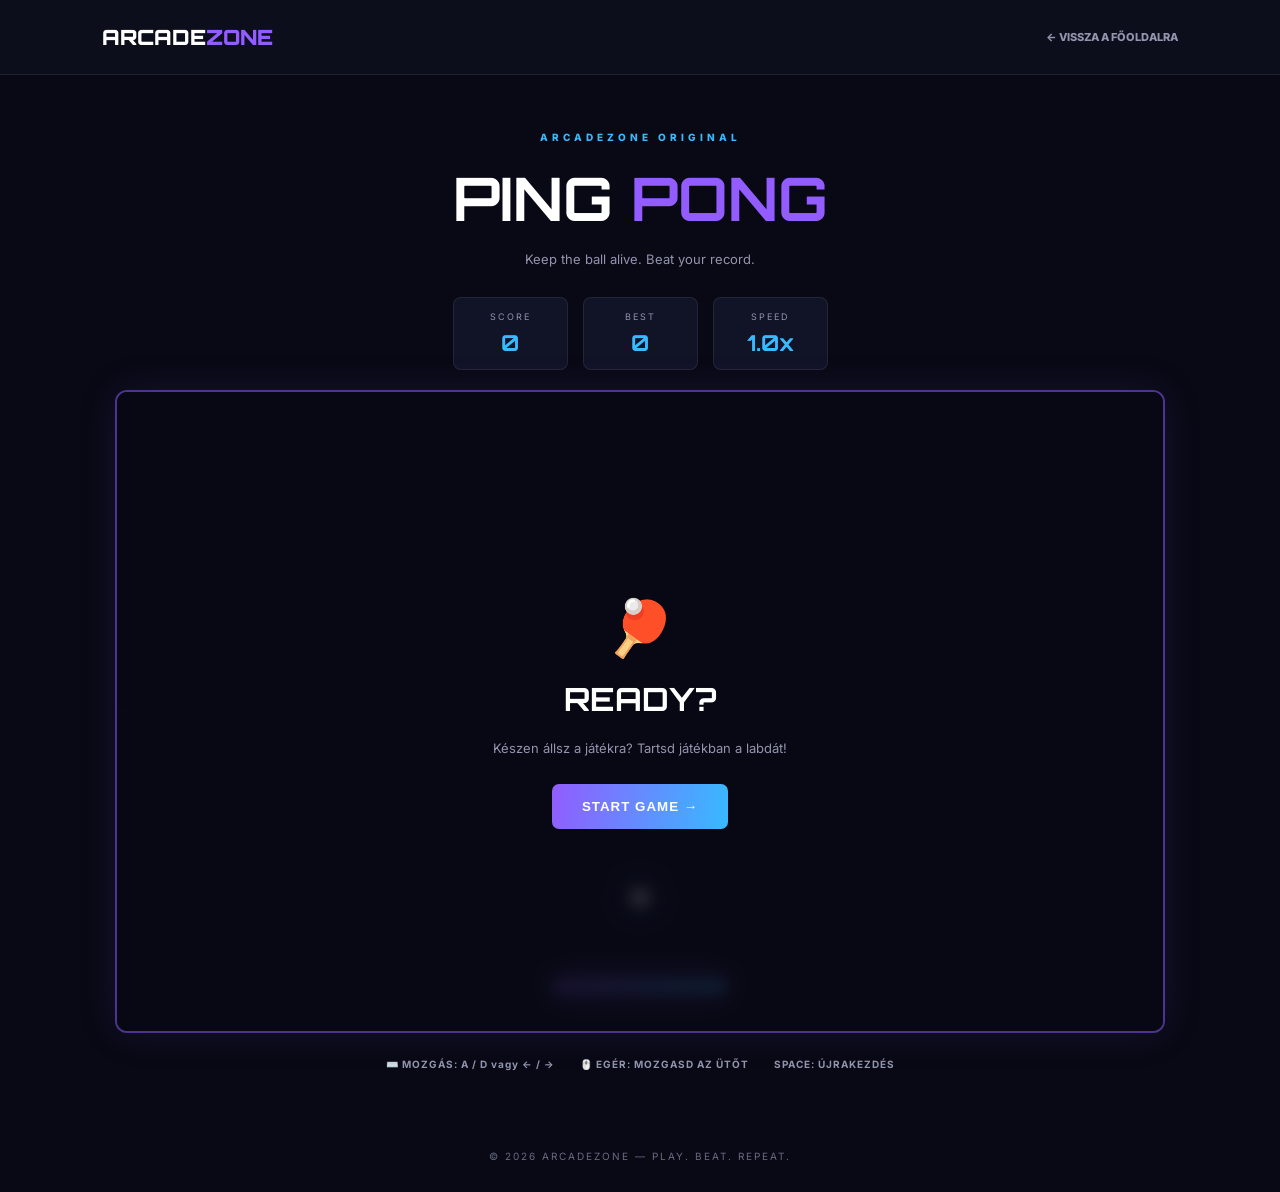
==== games/pingpong/index.html @ e3f9beb8 "Add files via upload" ====
<!DOCTYPE html>
<html lang="hu">
<head>
    <meta charset="UTF-8">
    <meta name="viewport" content="width=device-width, initial-scale=1.0">

    <title>Ping Pong | ArcadeZone</title>

    <link rel="stylesheet" href="style.css">
</head>

<body>

    <header class="topbar">
        <a href="../../index.html" class="logo">
            ARCADE<span>ZONE</span>
        </a>

        <a href="../../index.html" class="back-button">
            ← VISSZA A FŐOLDALRA
        </a>
    </header>

    <main class="game-container">

        <div class="game-heading">
            <span class="eyebrow">ARCADEZONE ORIGINAL</span>
            <h1>PING <span>PONG</span></h1>
            <p>Keep the ball alive. Beat your record.</p>
        </div>

        <div class="scoreboard">
            <div class="score-box">
                <span>SCORE</span>
                <strong id="score">0</strong>
            </div>

            <div class="score-box">
                <span>BEST</span>
                <strong id="best">0</strong>
            </div>

            <div class="score-box">
                <span>SPEED</span>
                <strong id="speed">1.0x</strong>
            </div>
        </div>

        <div class="game-wrapper">

            <canvas id="gameCanvas" width="900" height="550"></canvas>

            <div class="game-overlay" id="overlay">

                <div class="overlay-content">

                    <span class="overlay-icon" id="overlayIcon">🏓</span>

                    <h2 id="overlayTitle">READY?</h2>

                    <p id="overlayText">
                        Készen állsz a játékra?
                        Tartsd játékban a labdát!
                    </p>

                    <button id="startButton">
                        START GAME →
                    </button>

                </div>

            </div>

        </div>

        <div class="controls">
            <span>⌨️ MOZGÁS: A / D vagy ← / →</span>
            <span>🖱️ EGÉR: MOZGASD AZ ÜTŐT</span>
            <span>SPACE: ÚJRAKEZDÉS</span>
        </div>

    </main>

    <footer>
        © 2026 ARCADEZONE — PLAY. BEAT. REPEAT.
    </footer>

    <script src="game.js"></script>

</body>
</html>
---- games/pingpong/style.css ----
@import url('https://fonts.googleapis.com/css2?family=Orbitron:wght@400;600;700;800;900&family=Inter:wght@400;600;700;800&display=swap');

* {
    margin: 0;
    padding: 0;
    box-sizing: border-box;
}

body {
    min-height: 100vh;
    background: #080914;
    color: white;
    font-family: 'Inter', sans-serif;
    display: flex;
    flex-direction: column;
}

.topbar {
    height: 75px;
    padding: 0 8%;
    display: flex;
    justify-content: space-between;
    align-items: center;
    border-bottom: 1px solid rgba(255,255,255,0.08);
    background: #0c0e1c;
}

.logo {
    color: white;
    font-family: 'Orbitron', sans-serif;
    font-weight: 900;
    font-size: 21px;
    text-decoration: none;
}

.logo span {
    color: #925cff;
}

.back-button {
    color: #9295ad;
    text-decoration: none;
    font-size: 11px;
    font-weight: 800;
    transition: 0.3s;
}

.back-button:hover {
    color: #37baff;
}

.game-container {
    width: 92%;
    max-width: 1050px;
    margin: 50px auto;
}

.game-heading {
    text-align: center;
    margin-bottom: 30px;
}

.eyebrow {
    color: #37baff;
    font-size: 10px;
    font-weight: 800;
    letter-spacing: 4px;
}

.game-heading h1 {
    font-family: 'Orbitron', sans-serif;
    font-size: clamp(35px, 6vw, 60px);
    margin: 15px 0;
}

.game-heading h1 span {
    color: #925cff;
}

.game-heading p {
    color: #9295ad;
    font-size: 13px;
}

.scoreboard {
    display: flex;
    justify-content: center;
    gap: 15px;
    margin-bottom: 20px;
}

.score-box {
    min-width: 115px;
    padding: 13px 20px;
    text-align: center;
    background: #111326;
    border: 1px solid rgba(255,255,255,0.08);
    border-radius: 8px;
}

.score-box span {
    display: block;
    color: #9295ad;
    font-size: 9px;
    letter-spacing: 2px;
    margin-bottom: 7px;
}

.score-box strong {
    font-family: 'Orbitron', sans-serif;
    font-size: 22px;
    color: #37baff;
}

.game-wrapper {
    width: 100%;
    position: relative;
    overflow: hidden;
    background: #0b0d1d;
    border: 2px solid rgba(146,92,255,0.5);
    border-radius: 12px;
    box-shadow: 0 0 40px rgba(146,92,255,0.12);
}

canvas {
    display: block;
    width: 100%;
    height: auto;
    touch-action: none;
}

.game-overlay {
    position: absolute;
    inset: 0;
    display: flex;
    justify-content: center;
    align-items: center;
    text-align: center;
    background: rgba(8,9,20,0.88);
    backdrop-filter: blur(7px);
}

.game-overlay.hidden {
    display: none;
}

.overlay-content {
    padding: 20px;
}

.overlay-icon {
    font-size: 55px;
}

.overlay-content h2 {
    font-family: 'Orbitron', sans-serif;
    font-size: 32px;
    margin: 18px 0;
}

.overlay-content p {
    color: #9295ad;
    font-size: 13px;
    line-height: 1.7;
    margin-bottom: 25px;
}

.overlay-content button {
    padding: 15px 30px;
    border: none;
    border-radius: 7px;
    background: linear-gradient(100deg, #925cff, #37baff);
    color: white;
    font-weight: 900;
    letter-spacing: 1px;
    cursor: pointer;
    transition: 0.3s;
}

.overlay-content button:hover {
    transform: translateY(-4px);
    box-shadow: 0 0 25px rgba(146,92,255,0.5);
}

.controls {
    display: flex;
    justify-content: center;
    flex-wrap: wrap;
    gap: 25px;
    margin-top: 25px;
    color: #9295ad;
    font-size: 10px;
    font-weight: 700;
    letter-spacing: 1px;
}

footer {
    margin-top: auto;
    padding: 30px;
    text-align: center;
    color: #686b83;
    font-size: 10px;
    letter-spacing: 2px;
}

@media(max-width: 600px) {
    .topbar {
        padding: 0 5%;
    }

    .logo {
        font-size: 16px;
    }

    .back-button {
        font-size: 9px;
    }

    .game-container {
        margin: 35px auto;
    }

    .scoreboard {
        gap: 7px;
    }

    .score-box {
        min-width: 0;
        flex: 1;
        padding: 12px 5px;
    }

    .score-box strong {
        font-size: 17px;
    }

    .controls {
        gap: 12px;
        font-size: 9px;
    }

    .overlay-content h2 {
        font-size: 24px;
    }

    .overlay-icon {
        font-size: 38px;
    }
}
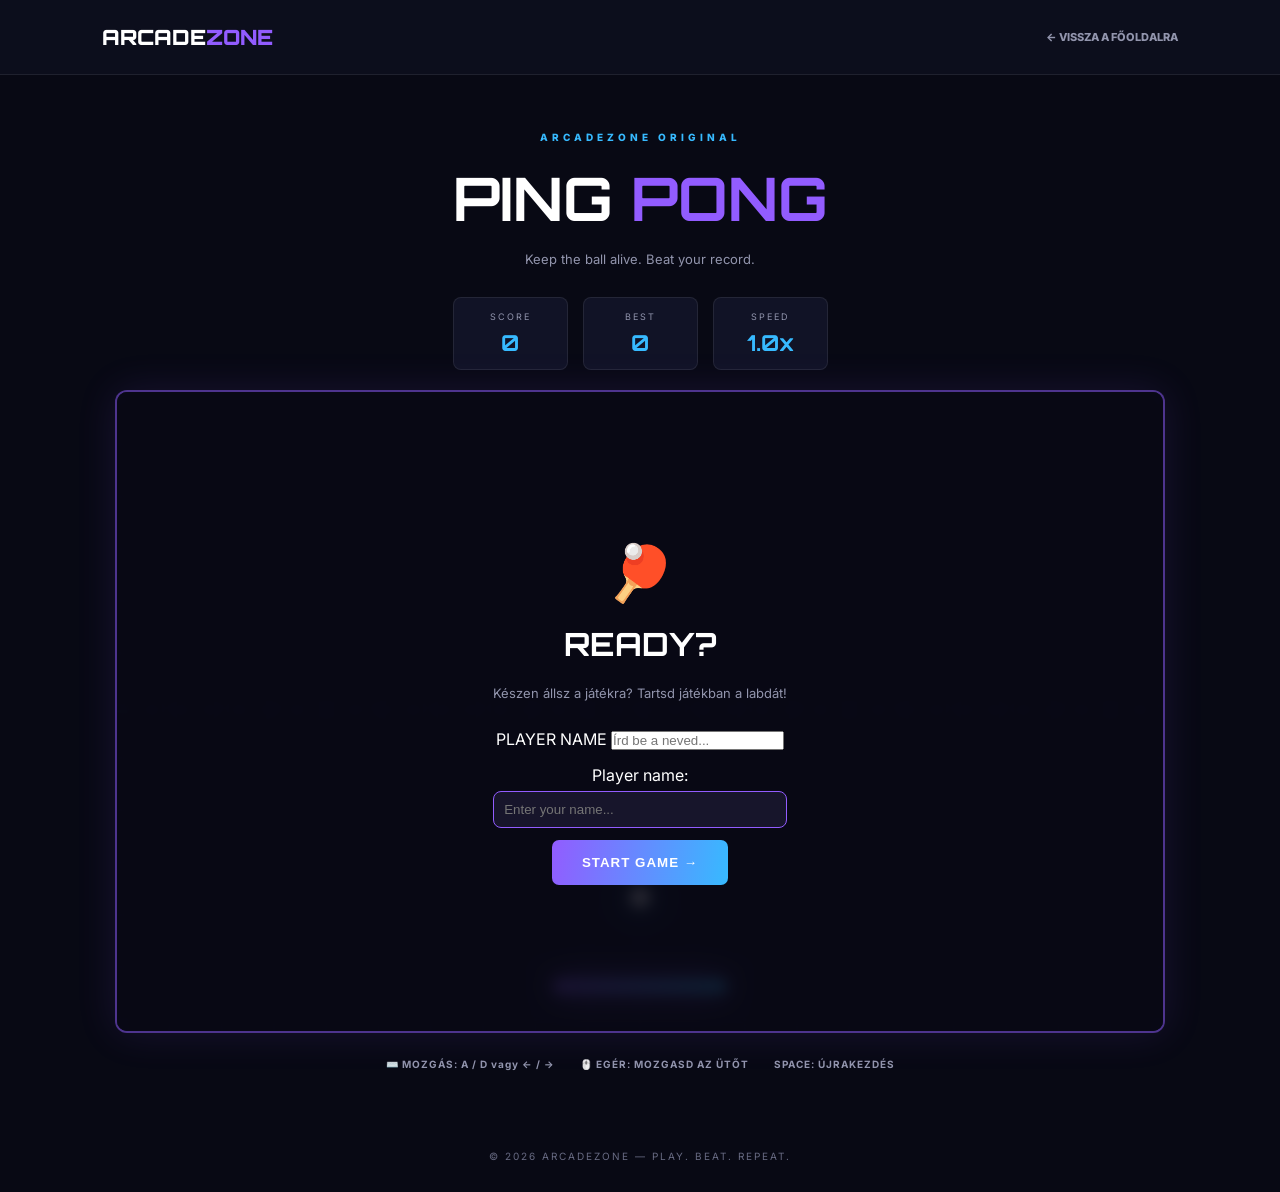
==== commit 134b61d5: "Add player name input to game overlay Added player name input field to game overlay." ====
--- a/games/pingpong/index.html
+++ b/games/pingpong/index.html
@@ -60,13 +60,25 @@
                     <h2 id="overlayTitle">READY?</h2>
 
                     <p id="overlayText">
-                        Készen állsz a játékra?
-                        Tartsd játékban a labdát!
-                    </p>
+    Készen állsz a játékra?
+    Tartsd játékban a labdát!
+</p>
 
-                    <button id="startButton">
-                        START GAME →
-                    </button>
+<label for="playerNameInput" class="player-name-label">
+    PLAYER NAME
+</label>
+
+<input
+    type="text"
+    id="playerNameInput"
+    maxlength="16"
+    placeholder="Írd be a neved..."
+    autocomplete="nickname"
+>
+
+<button id="startButton">
+    START GAME →
+</button>
 
                 </div>
 
